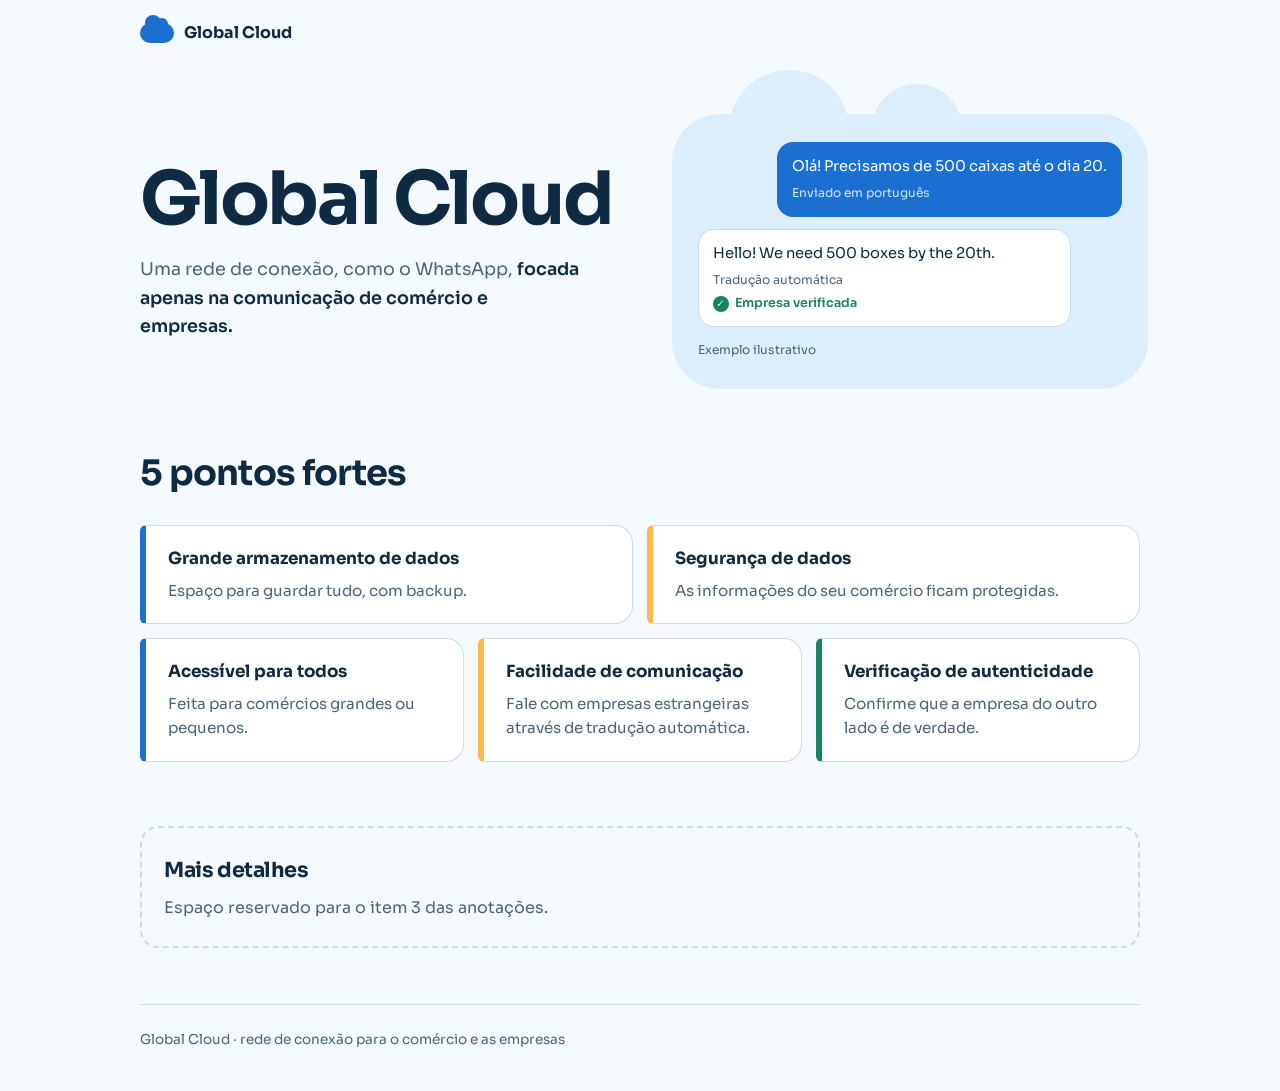
==== global-cloud (1).html @ 17cdc40a "Add files via upload" ====
<!DOCTYPE html>
<html lang="pt-BR">
<head>
<meta charset="UTF-8">
<meta name="viewport" content="width=device-width, initial-scale=1, viewport-fit=cover">
<title>Global Cloud</title>
<link rel="preconnect" href="https://fonts.googleapis.com">
<link rel="preconnect" href="https://fonts.gstatic.com" crossorigin>
<link rel="stylesheet" href="https://fonts.googleapis.com/css2?family=Sora:wght@400;600;700&display=swap">
<style>
:root{
  --bg:#F4FAFE; --surface:#FFFFFF; --ink:#0F2A43; --muted:#4A6479;
  --line:#C9DDEA; --accent:#1B6FD1; --ok:#14855F; --sun:#FFB84D; --sky:#DCEEFB;
  box-sizing:border-box;
  padding-top:env(safe-area-inset-top,0px);
  padding-bottom:env(safe-area-inset-bottom,0px);
}
@media (prefers-color-scheme: dark){
  :root:not([data-theme="light"]){
    --bg:#0B1B2B; --surface:#12293E; --ink:#E8F3FB; --muted:#9FB6C8;
    --line:#24425B; --accent:#6FB3FF; --ok:#4FD1A0; --sky:#16344D;
  }
}
:root[data-theme="dark"]{
  --bg:#0B1B2B; --surface:#12293E; --ink:#E8F3FB; --muted:#9FB6C8;
  --line:#24425B; --accent:#6FB3FF; --ok:#4FD1A0; --sky:#16344D;
}
html{scroll-padding-top:env(safe-area-inset-top,0px)}
*,*::before,*::after{box-sizing:border-box}
body{
  margin:0; background:var(--bg); color:var(--ink);
  font-family:"Sora",system-ui,-apple-system,"Segoe UI",Roboto,sans-serif;
  line-height:1.6; -webkit-font-smoothing:antialiased;
}
.wrap{max-width:1040px; margin:0 auto; padding:0 20px}

/* Topo */
.top{display:flex; align-items:center; gap:10px; padding:20px 0; font-weight:700}
.logo{position:relative; width:34px; height:20px; background:var(--accent); border-radius:20px}
.logo::before,.logo::after{content:""; position:absolute; background:var(--accent); border-radius:50%}
.logo::before{width:16px; height:16px; left:5px; top:-8px}
.logo::after{width:12px; height:12px; left:16px; top:-5px}

/* Hero */
.hero{display:grid; gap:36px; padding:24px 0 56px; align-items:center}
h1{font-size:clamp(2.6rem,9vw,4.6rem); line-height:1.02; margin:0 0 18px; letter-spacing:-.03em}
.lead{font-size:1.1rem; color:var(--muted); max-width:34ch; margin:0}
.lead strong{color:var(--ink); font-weight:600}

.scene{position:relative; padding:28px 0}
.cloud{position:absolute; inset:0 -8px; background:var(--sky); border-radius:48px; z-index:0}
.cloud::before,.cloud::after{content:""; position:absolute; background:var(--sky); border-radius:50%}
.cloud::before{width:120px; height:120px; top:-44px; left:12%}
.cloud::after{width:90px; height:90px; top:-30px; left:42%}
.chat{position:relative; z-index:1; display:grid; gap:12px; padding:0 18px}
.msg{max-width:88%; padding:12px 14px; border-radius:16px; background:var(--surface); border:1px solid var(--line); font-size:.92rem}
.msg small{display:block; margin-top:6px; color:var(--muted); font-size:.76rem}
.msg.me{justify-self:end; background:var(--accent); color:#fff; border-color:transparent}
.msg.me small{color:rgba(255,255,255,.82)}
.badge{display:inline-flex; align-items:center; gap:6px; font-size:.78rem; font-weight:600; color:var(--ok)}
.badge::before{content:"✓"; display:grid; place-items:center; width:16px; height:16px; border-radius:50%; background:var(--ok); color:var(--bg); font-size:.62rem}
.example{position:relative; z-index:1; margin:14px 18px 0; font-size:.76rem; color:var(--muted)}

/* Pontos fortes */
h2{font-size:clamp(1.6rem,5vw,2.2rem); letter-spacing:-.02em; margin:0 0 24px}
.points{display:grid; gap:14px; padding:0; margin:0 0 64px; list-style:none}
.points li{padding:20px 22px; background:var(--surface); border:1px solid var(--line); border-left:6px solid var(--accent); border-radius:6px 18px 18px 6px}
.points li:nth-child(even){border-left-color:var(--sun)}
.points li:last-child{border-left-color:var(--ok)}
.points h3{margin:0 0 6px; font-size:1.05rem}
.points p{margin:0; color:var(--muted); font-size:.95rem}

/* Item 3 */
.more{padding:26px 22px; margin-bottom:56px; border:2px dashed var(--line); border-radius:18px}
.more h2{margin-bottom:8px; font-size:1.3rem}
.more p{margin:0; color:var(--muted)}

footer{padding:24px 0 40px; border-top:1px solid var(--line); color:var(--muted); font-size:.85rem}

a,button{outline-offset:3px}
:focus-visible{outline:3px solid var(--accent)}

@media (min-width:760px){
  .hero{grid-template-columns:1.05fr 1fr; gap:56px; padding-top:48px}
  .points{grid-template-columns:repeat(6,1fr)}
  .points li{grid-column:span 2}
  .points li:nth-child(1),.points li:nth-child(2){grid-column:span 3}
}
</style>
</head>
<body>
<div class="wrap">
  <header class="top"><span class="logo" aria-hidden="true"></span> Global Cloud</header>

  <main>
    <section class="hero">
      <div>
        <h1>Global Cloud</h1>
        <p class="lead">Uma rede de conexão, como o WhatsApp, <strong>focada apenas na comunicação de comércio e empresas.</strong></p>
      </div>

      <div class="scene" aria-label="Exemplo de conversa entre duas empresas">
        <div class="cloud" aria-hidden="true"></div>
        <div class="chat">
          <div class="msg me">Olá! Precisamos de 500 caixas até o dia 20.
            <small>Enviado em português</small>
          </div>
          <div class="msg">Hello! We need 500 boxes by the 20th.
            <small>Tradução automática</small>
            <span class="badge">Empresa verificada</span>
          </div>
        </div>
        <p class="example">Exemplo ilustrativo</p>
      </div>
    </section>

    <section>
      <h2>5 pontos fortes</h2>
      <ul class="points">
        <li>
          <h3>Grande armazenamento de dados</h3>
          <p>Espaço para guardar tudo, com backup.</p>
        </li>
        <li>
          <h3>Segurança de dados</h3>
          <p>As informações do seu comércio ficam protegidas.</p>
        </li>
        <li>
          <h3>Acessível para todos</h3>
          <p>Feita para comércios grandes ou pequenos.</p>
        </li>
        <li>
          <h3>Facilidade de comunicação</h3>
          <p>Fale com empresas estrangeiras através de tradução automática.</p>
        </li>
        <li>
          <h3>Verificação de autenticidade</h3>
          <p>Confirme que a empresa do outro lado é de verdade.</p>
        </li>
      </ul>
    </section>

    <!-- Complete com o texto do item 3 das suas anotações -->
    <section class="more">
      <h2>Mais detalhes</h2>
      <p>Espaço reservado para o item 3 das anotações.</p>
    </section>
  </main>

  <footer>Global Cloud · rede de conexão para o comércio e as empresas</footer>
</div>
</body>
</html>
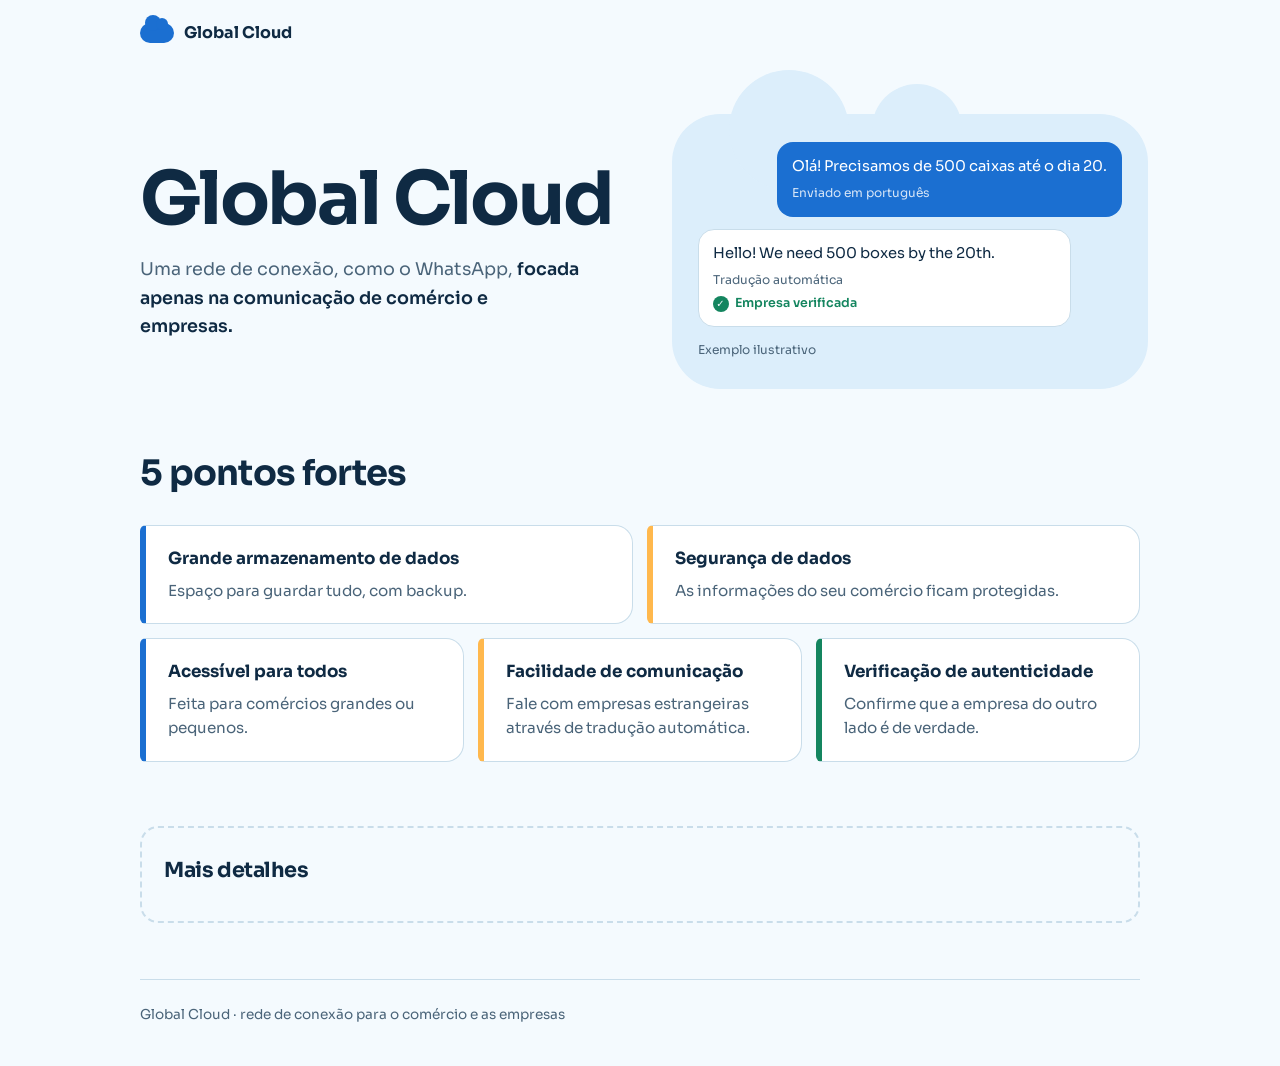
==== commit fbcf9447: "ble" ====
--- a/global-cloud (1).html
+++ b/global-cloud (1).html
@@ -143,7 +143,6 @@
     <!-- Complete com o texto do item 3 das suas anotações -->
     <section class="more">
       <h2>Mais detalhes</h2>
-      <p>Espaço reservado para o item 3 das anotações.</p>
     </section>
   </main>
 
